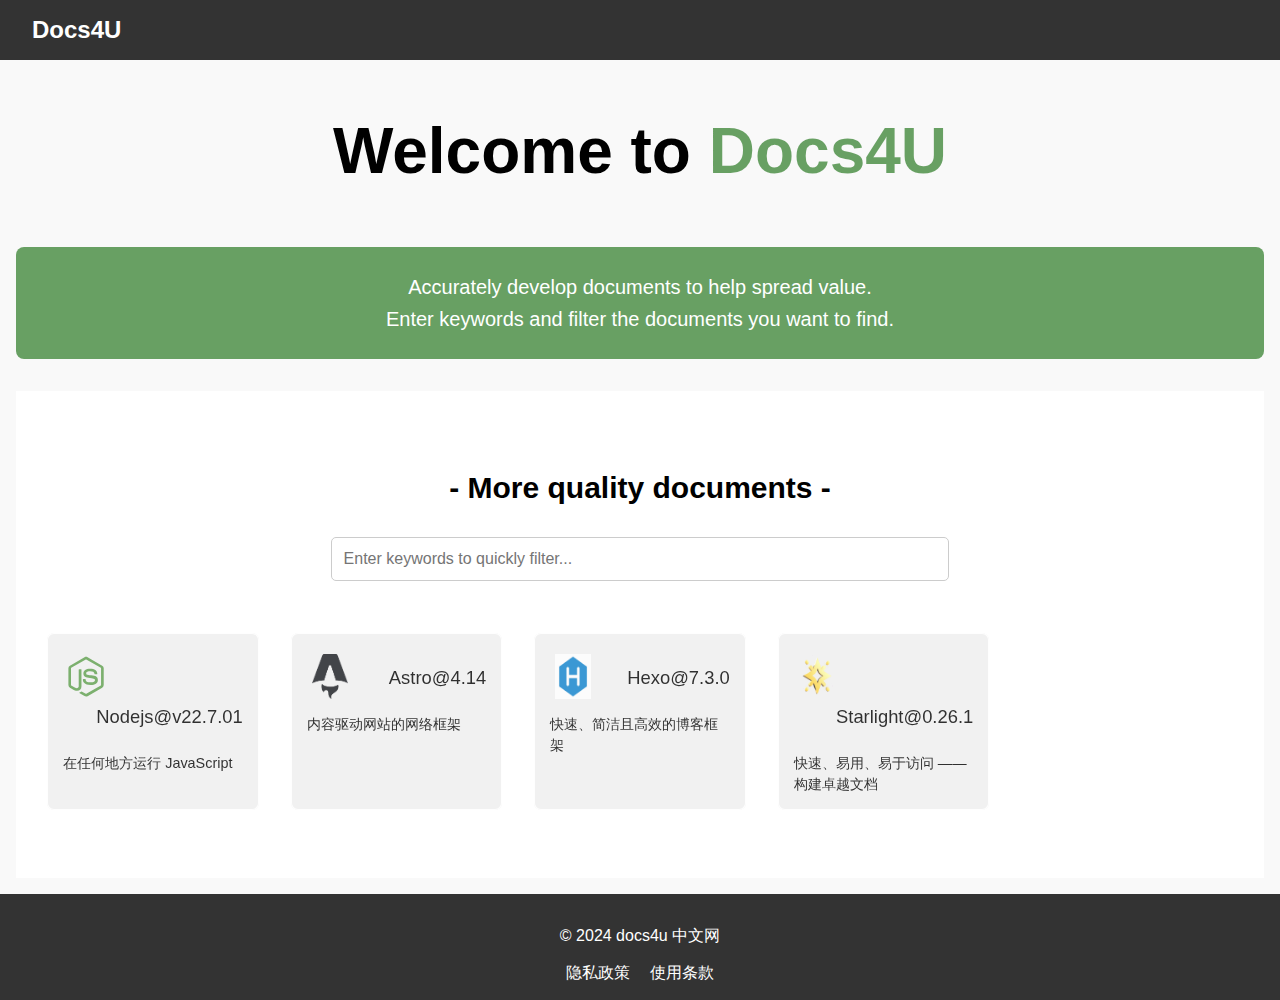
==== index.html @ f5e2ba8c "initp" ====
<!DOCTYPE html><html lang="en"> <head><meta charset="UTF-8"><meta name="description" content="Astro description"><meta name="viewport" content="width=device-width"><link rel="icon" type="image/svg+xml" href="/favicon.svg"><meta name="generator" content="Astro v4.14.5"><title>Welcome to Docs4U.</title><link rel="stylesheet" href="/styles/global.css"><!-- Google tag (gtag.js) --><script type="text/partytown" async src="https://www.googletagmanager.com/gtag/js?id=G-K7WZP83G1S"></script><script type="text/partytown">
            window.dataLayer = window.dataLayer || [];
            function gtag(){dataLayer.push(arguments);}
            gtag('js', new Date());
            gtag('config', 'G-K7WZP83G1S');
        </script><style>.link-card[data-astro-cid-dohjnao5]{list-style:none;display:flex;padding:1px;background-color:#f1f1f1;background-image:none;background-size:400%;border-radius:7px;background-position:100%;transition:background-position .1s cubic-bezier(.22,1,.36,1);box-shadow:inset 0 0 0 1px #ffffffe6}.link-card[data-astro-cid-dohjnao5] img[data-astro-cid-dohjnao5]{width:20%;height:45px;float:left;margin:5px}.link-card[data-astro-cid-dohjnao5]>a[data-astro-cid-dohjnao5]{width:100%;text-decoration:none;line-height:1.4;padding:calc(1rem - 1px);border-radius:8px;color:#000;opacity:.8}h2[data-astro-cid-dohjnao5]{margin-top:1rem;font-size:1.15rem;font-weight:400;text-align:right}h3[data-astro-cid-dohjnao5]{margin:0;font-size:1rem;text-align:right}p[data-astro-cid-dohjnao5]{margin-top:1.5rem;margin-bottom:0;font-size:.9rem;text-align:left}.link-card[data-astro-cid-dohjnao5]:is(:hover,:focus-within){background-position:0;background-color:#68a063;transform:scale(1.05)}.link-card[data-astro-cid-dohjnao5]:is(:hover,:focus-within) h2[data-astro-cid-dohjnao5]{color:#fff}.link-card[data-astro-cid-dohjnao5]:is(:hover,:focus-within) h3[data-astro-cid-dohjnao5]{color:#fff}.link-card[data-astro-cid-dohjnao5]:is(:hover,:focus-within) p[data-astro-cid-dohjnao5]{color:#fff}main[data-astro-cid-j7pv25f6]{margin:auto;padding:1rem;width:1600px;max-width:calc(100% - 2rem);color:#000;font-size:20px;line-height:1.6}.astro-a[data-astro-cid-j7pv25f6]{position:absolute;top:-32px;left:50%;transform:translate(-50%);width:220px;height:auto;z-index:-1}h1[data-astro-cid-j7pv25f6]{font-size:4rem;font-weight:700;line-height:1;text-align:center;margin-bottom:1em}.text-gradient[data-astro-cid-j7pv25f6]{background-color:#68a063;-webkit-background-clip:text;-webkit-text-fill-color:transparent;background-size:400%;background-position:0%}.instructions[data-astro-cid-j7pv25f6]{margin-bottom:2rem;color:#fff;background-color:#68a063;text-align:center;padding:1.5rem;border-radius:8px}.instructions[data-astro-cid-j7pv25f6] code[data-astro-cid-j7pv25f6]{font-size:.8em;font-weight:700;background:rgba(var(--accent-light),12%);color:rgb(var(--accent-light));border-radius:4px;padding:.3em .4em}.instructions[data-astro-cid-j7pv25f6] strong[data-astro-cid-j7pv25f6]{color:#b14b43}.link-card-grid[data-astro-cid-j7pv25f6]{display:grid;grid-template-columns:repeat(5,1fr);gap:2rem;padding:0}
</style><script>!(function(w,p,f,c){if(!window.crossOriginIsolated && !navigator.serviceWorker) return;c=w[p]=Object.assign(w[p]||{},{"lib":"/~partytown/","debug":false});c[f]=(c[f]||[]).concat(["dataLayer.push"])})(window,'partytown','forward');/* Partytown 0.10.2 - MIT builder.io */
const t={preserveBehavior:!1},e=e=>{if("string"==typeof e)return[e,t];const[n,r=t]=e;return[n,{...t,...r}]},n=Object.freeze((t=>{const e=new Set;let n=[];do{Object.getOwnPropertyNames(n).forEach((t=>{"function"==typeof n[t]&&e.add(t)}))}while((n=Object.getPrototypeOf(n))!==Object.prototype);return Array.from(e)})());!function(t,r,o,i,a,s,c,d,l,p,u=t,f){function h(){f||(f=1,"/"==(c=(s.lib||"/~partytown/")+(s.debug?"debug/":""))[0]&&(l=r.querySelectorAll('script[type="text/partytown"]'),i!=t?i.dispatchEvent(new CustomEvent("pt1",{detail:t})):(d=setTimeout(v,1e4),r.addEventListener("pt0",w),a?y(1):o.serviceWorker?o.serviceWorker.register(c+(s.swPath||"partytown-sw.js"),{scope:c}).then((function(t){t.active?y():t.installing&&t.installing.addEventListener("statechange",(function(t){"activated"==t.target.state&&y()}))}),console.error):v())))}function y(e){p=r.createElement(e?"script":"iframe"),t._pttab=Date.now(),e||(p.style.display="block",p.style.width="0",p.style.height="0",p.style.border="0",p.style.visibility="hidden",p.setAttribute("aria-hidden",!0)),p.src=c+"partytown-"+(e?"atomics.js?v=0.10.2":"sandbox-sw.html?"+t._pttab),r.querySelector(s.sandboxParent||"body").appendChild(p)}function v(n,o){for(w(),i==t&&(s.forward||[]).map((function(n){const[r]=e(n);delete t[r.split(".")[0]]})),n=0;n<l.length;n++)(o=r.createElement("script")).innerHTML=l[n].innerHTML,o.nonce=s.nonce,r.head.appendChild(o);p&&p.parentNode.removeChild(p)}function w(){clearTimeout(d)}s=t.partytown||{},i==t&&(s.forward||[]).map((function(r){const[o,{preserveBehavior:i}]=e(r);u=t,o.split(".").map((function(e,r,o){var a;u=u[o[r]]=r+1<o.length?u[o[r]]||(a=o[r+1],n.includes(a)?[]:{}):(()=>{let e=null;if(i){const{methodOrProperty:n,thisObject:r}=((t,e)=>{let n=t;for(let t=0;t<e.length-1;t+=1)n=n[e[t]];return{thisObject:n,methodOrProperty:e.length>0?n[e[e.length-1]]:void 0}})(t,o);"function"==typeof n&&(e=(...t)=>n.apply(r,...t))}return function(){let n;return e&&(n=e(arguments)),(t._ptf=t._ptf||[]).push(o,arguments),n}})()}))})),"complete"==r.readyState?h():(t.addEventListener("DOMContentLoaded",h),t.addEventListener("load",h))}(window,document,navigator,top,window.crossOriginIsolated);;(e=>{e.addEventListener("astro:before-swap",e=>{let r=document.body.querySelector("iframe[src*='/~partytown/']");e.newDocument.body.append(r)})})(document);</script></head> <body> <!-- 页眉 --> <header> <div class="container"> <a href="/" class="logo">Docs4U</a> </div> </header>  <main data-astro-cid-j7pv25f6> <h1 data-astro-cid-j7pv25f6>Welcome to <span class="text-gradient" data-astro-cid-j7pv25f6>Docs4U</span></h1> <p class="instructions" data-astro-cid-j7pv25f6>
Accurately develop documents to help spread value.<br data-astro-cid-j7pv25f6>
Enter keywords and filter the documents you want to find.
</p> <!-- 筛选功能区 --> <section class="feature-filter" data-astro-cid-j7pv25f6> <div class="container" data-astro-cid-j7pv25f6> <h2 data-astro-cid-j7pv25f6>- More quality documents -</h2> <input type="text" id="filterInput" placeholder="Enter keywords to quickly filter..." data-astro-cid-j7pv25f6> <ul role="list" id="featureList" class="link-card-grid" data-astro-cid-j7pv25f6> <li class="link-card" data-astro-cid-dohjnao5> <a href="https://nodejs.docs4u.top" data-astro-cid-dohjnao5> <img src="/asserts/nodejs.svg" alt="Nodejs" data-astro-cid-dohjnao5> <h2 data-astro-cid-dohjnao5> Nodejs@v22.7.01 </h2> <p data-astro-cid-dohjnao5> 在任何地方运行 JavaScript </p> </a> </li> <li class="link-card" data-astro-cid-dohjnao5> <a href="https://astro.docs4u.top" data-astro-cid-dohjnao5> <img src="/asserts/astro-dark.png" alt="Astro" data-astro-cid-dohjnao5> <h2 data-astro-cid-dohjnao5> Astro@4.14 </h2> <p data-astro-cid-dohjnao5> 内容驱动网站的网络框架 </p> </a> </li> <li class="link-card" data-astro-cid-dohjnao5> <a href="https://hexo.docs4u.top" data-astro-cid-dohjnao5> <img src="/asserts/hexo.png" alt="Hexo" data-astro-cid-dohjnao5> <h2 data-astro-cid-dohjnao5> Hexo@7.3.0 </h2> <p data-astro-cid-dohjnao5> 快速、简洁且高效的博客框架 </p> </a> </li> <li class="link-card" data-astro-cid-dohjnao5> <a href="https://starlight.docs4u.top" data-astro-cid-dohjnao5> <img src="/asserts/starlight.webp" alt="Starlight" data-astro-cid-dohjnao5> <h2 data-astro-cid-dohjnao5> Starlight@0.26.1 </h2> <p data-astro-cid-dohjnao5> 快速、易用、易于访问 —— 构建卓越文档 </p> </a> </li>  </ul> </div> </section> </main>  <script type="module" src="/scripts/filter.js"></script>  <!-- 页脚 --> <footer> <div class="container"> <p>&copy; 2024 docs4u 中文网</p> <nav> <a href="#">隐私政策</a> <a href="#">使用条款</a> </nav> </div> </footer> </body></html>
---- styles/global.css ----
:root {
    --accent: 136, 58, 234;
    --accent-light: 224, 204, 250;
    --accent-dark: 49, 10, 101;
    --accent-gradient: linear-gradient(
            45deg,
            rgb(var(--accent)),
            rgb(var(--accent-light)) 30%,
            white 60%
    );
}
html {
    font-family: system-ui, sans-serif;
    background: #f9f9f9;
}
code {
    font-family:
            Menlo,
            Monaco,
            Lucida Console,
            Liberation Mono,
            DejaVu Sans Mono,
            Bitstream Vera Sans Mono,
            Courier New,
            monospace;
}

/* 全局样式 */
body {
    margin: 0;
    font-family: Arial, sans-serif;
    background-color: #f9f9f9;
    color: #333;
}

/* 容器样式 */
.container {
    width: 95%;
    max-width: 1600px;
    margin: 0 auto;
}

/* 页眉样式 */
header {
    background-color: #333;
    color: white;
    padding: 1rem 0;
}

header .logo {
    font-size: 1.5rem;
    font-weight: bold;
    text-decoration: none;
    color: white;
}

header nav {
    float: right;
}

header nav a {
    margin-left: 1rem;
    text-decoration: none;
    color: white;
}

header nav a:hover {
    text-decoration: underline;
}

/* Hero 区域样式 */
.hero {
    background-color: #68a063;
    color: white;
    padding: 3rem 0;
    text-align: center;
}

.hero h1 {
    font-size: 2.5rem;
    margin-bottom: 1rem;
}

.hero p {
    font-size: 1.25rem;
    margin-bottom: 2rem;
}

.hero-buttons .btn {
    margin-right: 1rem;
    padding: 0.75rem 1.5rem;
    font-size: 1rem;
    text-decoration: none;
    color: white;
    border-radius: 5px;
}

.btn-primary {
    background-color: #333;
}

.btn-primary:hover {
    background-color: #555;
}

/* 筛选功能区 */
.feature-filter {
    background-color: white;
    padding: 3rem 0;
    text-align: center;
}

.feature-filter input {
    width: 50%;
    padding: 0.75rem;
    margin-bottom: 2rem;
    border: 1px solid #ccc;
    border-radius: 5px;
    font-size: 1rem;
}

/* grid 样式，固定列数 */
.grid {
    display: grid;
    grid-template-columns: repeat(5, 1fr);  /* 固定为 3 列 */
    gap: 2rem;
}

.feature {
    background-color: #f4f4f4;
    padding: 1.5rem;
    border-radius: 5px;
    text-align: center;
    display: block; /* 确保元素在初始状态下为 block */
}

.feature h3 {
    margin-bottom: 1rem;
    font-size: 1.5rem;
}

.feature p {
    font-size: 1rem;
}

/* 学习资源区域样式 */
.learn-more {
    background-color: #fafafa;
    padding: 3rem 0;
}

.learn-more h2 {
    text-align: center;
    margin-bottom: 2rem;
    font-size: 2rem;
}

.learn-more .resource {
    background-color: #f4f4f4;
    padding: 1.5rem;
    border-radius: 5px;
    text-align: center;
}

.learn-more .resource h3 {
    margin-bottom: 1rem;
    font-size: 1.5rem;
}

.learn-more .resource p {
    font-size: 1rem;
}

/* 页脚样式 */
footer {
    background-color: #333;
    color: white;
    padding: 1rem 0;
    text-align: center;
}

footer nav {
    margin-top: 1rem;
}

footer nav a {
    color: white;
    margin: 0 0.5rem;
    text-decoration: none;
}

footer nav a:hover {
    text-decoration: underline;
}
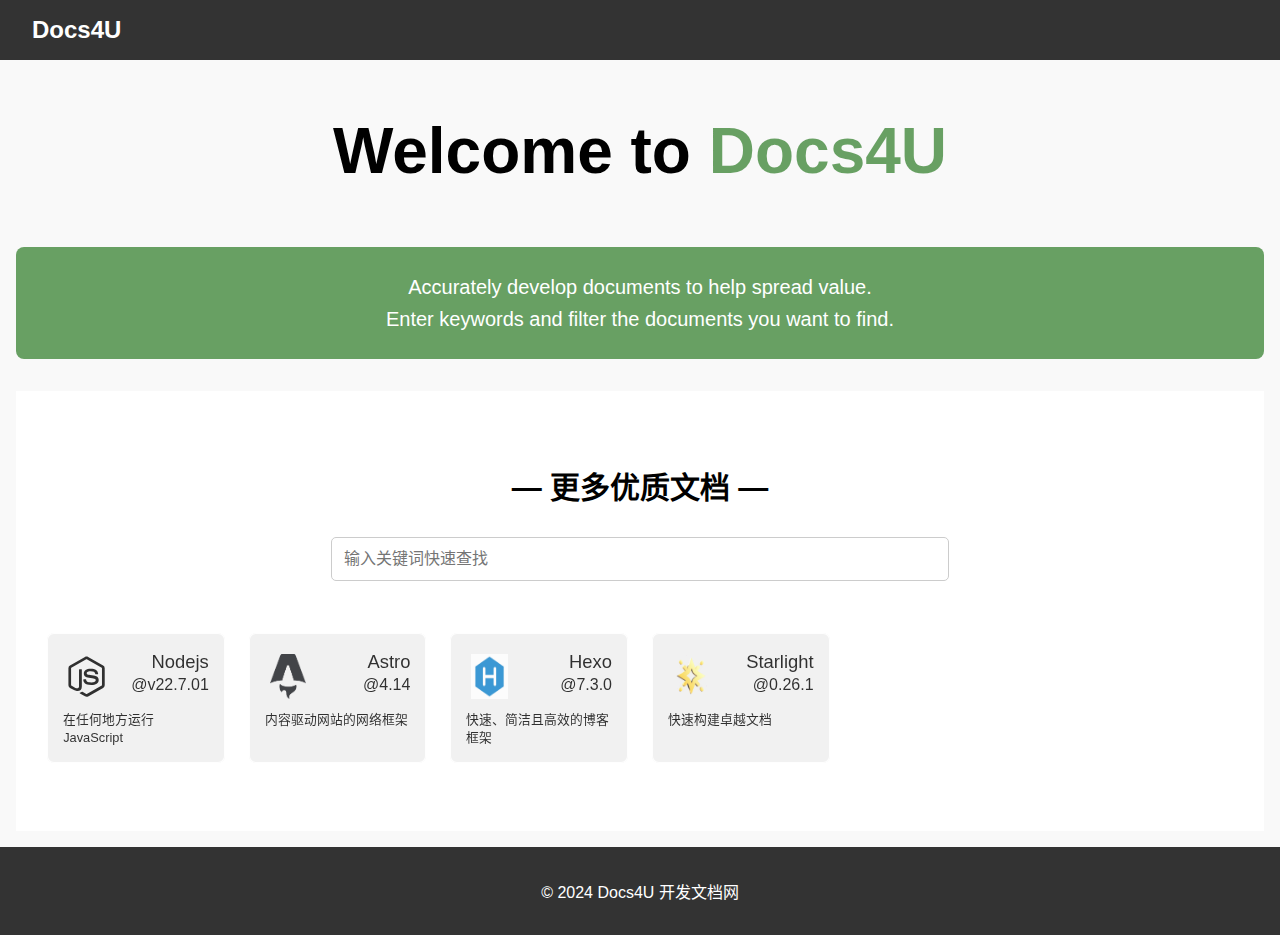
==== commit 08921a46: "baidu tj" ====
--- a/index.html
+++ b/index.html
@@ -1,11 +1,13 @@
-<!DOCTYPE html><html lang="en"> <head><meta charset="UTF-8"><meta name="description" content="Astro description"><meta name="viewport" content="width=device-width"><link rel="icon" type="image/svg+xml" href="/favicon.svg"><meta name="generator" content="Astro v4.14.5"><title>Welcome to Docs4U.</title><link rel="stylesheet" href="/styles/global.css"><!-- Google tag (gtag.js) --><script type="text/partytown" async src="https://www.googletagmanager.com/gtag/js?id=G-K7WZP83G1S"></script><script type="text/partytown">
+<!DOCTYPE html><html lang="zh-CN"> <head><meta charset="UTF-8"><meta name="description" content="Docs4U 中文网; program developer document; Document for npm, TypeScript, Tailwind, NestJS, Mermaid, Yarn, Playwright, React, Next.js, ESLint, Axios, Puppeteer, UnoCSS, Electron, Ionic, pnpm, Babel, SheetJS, Expo, VueUse, superagent, JsonWebToken, winston, MySQL2, Marked, Zod, Postgres, QRCode, Faker, Redis, Bootstrap, ReactNative, CreateReactApp, Svelte, Express, Chart.js, Strapi, Socket.IO, Redux, Docusaurus, Prettier, Moment.js, Day.js, Astro, Jest, Parcel, PixiJS, google/zx, ReactHookForm, StyledComponents, Hexo, Prisma, Preact, Lerna, Koa, tRPC, TypeORM, Formik, Gulp, Fastify, SWC, RxJS, SWR, FloatingUI, Sequelize, Sharp, PostCSS, Cheerio, Async, MobX, Mongoose, XState, Commander.js, Modernizr, Rollup, ReactNavigation, ReactRedux, Mocha, Flow, Chalk, Pug, jsdom, GraphQL, Inquirer.js, Knex.js, dotenv, Handlebars, MDX, Less.js, AssemblyScript, MSW, Luxon, TypescriptEslint, Sass, JSDoc, Pino, Ajv, Biome, Stylus, Stylelint, Terser, Glob, MikroORM, VueTestUtils;"><meta name="viewport" content="width=device-width"><link rel="icon" type="image/svg+xml" href="/favicon.png"><title>Docs4U 开发文档网</title><link rel="stylesheet" href="/styles/global.css"><!-- Google tag (gtag.js) --><script type="text/partytown" async src="https://www.googletagmanager.com/gtag/js?id=G-K7WZP83G1S"></script><script type="text/partytown">
             window.dataLayer = window.dataLayer || [];
             function gtag(){dataLayer.push(arguments);}
             gtag('js', new Date());
             gtag('config', 'G-K7WZP83G1S');
-        </script><style>.link-card[data-astro-cid-dohjnao5]{list-style:none;display:flex;padding:1px;background-color:#f1f1f1;background-image:none;background-size:400%;border-radius:7px;background-position:100%;transition:background-position .1s cubic-bezier(.22,1,.36,1);box-shadow:inset 0 0 0 1px #ffffffe6}.link-card[data-astro-cid-dohjnao5] img[data-astro-cid-dohjnao5]{width:20%;height:45px;float:left;margin:5px}.link-card[data-astro-cid-dohjnao5]>a[data-astro-cid-dohjnao5]{width:100%;text-decoration:none;line-height:1.4;padding:calc(1rem - 1px);border-radius:8px;color:#000;opacity:.8}h2[data-astro-cid-dohjnao5]{margin-top:1rem;font-size:1.15rem;font-weight:400;text-align:right}h3[data-astro-cid-dohjnao5]{margin:0;font-size:1rem;text-align:right}p[data-astro-cid-dohjnao5]{margin-top:1.5rem;margin-bottom:0;font-size:.9rem;text-align:left}.link-card[data-astro-cid-dohjnao5]:is(:hover,:focus-within){background-position:0;background-color:#68a063;transform:scale(1.05)}.link-card[data-astro-cid-dohjnao5]:is(:hover,:focus-within) h2[data-astro-cid-dohjnao5]{color:#fff}.link-card[data-astro-cid-dohjnao5]:is(:hover,:focus-within) h3[data-astro-cid-dohjnao5]{color:#fff}.link-card[data-astro-cid-dohjnao5]:is(:hover,:focus-within) p[data-astro-cid-dohjnao5]{color:#fff}main[data-astro-cid-j7pv25f6]{margin:auto;padding:1rem;width:1600px;max-width:calc(100% - 2rem);color:#000;font-size:20px;line-height:1.6}.astro-a[data-astro-cid-j7pv25f6]{position:absolute;top:-32px;left:50%;transform:translate(-50%);width:220px;height:auto;z-index:-1}h1[data-astro-cid-j7pv25f6]{font-size:4rem;font-weight:700;line-height:1;text-align:center;margin-bottom:1em}.text-gradient[data-astro-cid-j7pv25f6]{background-color:#68a063;-webkit-background-clip:text;-webkit-text-fill-color:transparent;background-size:400%;background-position:0%}.instructions[data-astro-cid-j7pv25f6]{margin-bottom:2rem;color:#fff;background-color:#68a063;text-align:center;padding:1.5rem;border-radius:8px}.instructions[data-astro-cid-j7pv25f6] code[data-astro-cid-j7pv25f6]{font-size:.8em;font-weight:700;background:rgba(var(--accent-light),12%);color:rgb(var(--accent-light));border-radius:4px;padding:.3em .4em}.instructions[data-astro-cid-j7pv25f6] strong[data-astro-cid-j7pv25f6]{color:#b14b43}.link-card-grid[data-astro-cid-j7pv25f6]{display:grid;grid-template-columns:repeat(5,1fr);gap:2rem;padding:0}
-</style><script>!(function(w,p,f,c){if(!window.crossOriginIsolated && !navigator.serviceWorker) return;c=w[p]=Object.assign(w[p]||{},{"lib":"/~partytown/","debug":false});c[f]=(c[f]||[]).concat(["dataLayer.push"])})(window,'partytown','forward');/* Partytown 0.10.2 - MIT builder.io */
-const t={preserveBehavior:!1},e=e=>{if("string"==typeof e)return[e,t];const[n,r=t]=e;return[n,{...t,...r}]},n=Object.freeze((t=>{const e=new Set;let n=[];do{Object.getOwnPropertyNames(n).forEach((t=>{"function"==typeof n[t]&&e.add(t)}))}while((n=Object.getPrototypeOf(n))!==Object.prototype);return Array.from(e)})());!function(t,r,o,i,a,s,c,d,l,p,u=t,f){function h(){f||(f=1,"/"==(c=(s.lib||"/~partytown/")+(s.debug?"debug/":""))[0]&&(l=r.querySelectorAll('script[type="text/partytown"]'),i!=t?i.dispatchEvent(new CustomEvent("pt1",{detail:t})):(d=setTimeout(v,1e4),r.addEventListener("pt0",w),a?y(1):o.serviceWorker?o.serviceWorker.register(c+(s.swPath||"partytown-sw.js"),{scope:c}).then((function(t){t.active?y():t.installing&&t.installing.addEventListener("statechange",(function(t){"activated"==t.target.state&&y()}))}),console.error):v())))}function y(e){p=r.createElement(e?"script":"iframe"),t._pttab=Date.now(),e||(p.style.display="block",p.style.width="0",p.style.height="0",p.style.border="0",p.style.visibility="hidden",p.setAttribute("aria-hidden",!0)),p.src=c+"partytown-"+(e?"atomics.js?v=0.10.2":"sandbox-sw.html?"+t._pttab),r.querySelector(s.sandboxParent||"body").appendChild(p)}function v(n,o){for(w(),i==t&&(s.forward||[]).map((function(n){const[r]=e(n);delete t[r.split(".")[0]]})),n=0;n<l.length;n++)(o=r.createElement("script")).innerHTML=l[n].innerHTML,o.nonce=s.nonce,r.head.appendChild(o);p&&p.parentNode.removeChild(p)}function w(){clearTimeout(d)}s=t.partytown||{},i==t&&(s.forward||[]).map((function(r){const[o,{preserveBehavior:i}]=e(r);u=t,o.split(".").map((function(e,r,o){var a;u=u[o[r]]=r+1<o.length?u[o[r]]||(a=o[r+1],n.includes(a)?[]:{}):(()=>{let e=null;if(i){const{methodOrProperty:n,thisObject:r}=((t,e)=>{let n=t;for(let t=0;t<e.length-1;t+=1)n=n[e[t]];return{thisObject:n,methodOrProperty:e.length>0?n[e[e.length-1]]:void 0}})(t,o);"function"==typeof n&&(e=(...t)=>n.apply(r,...t))}return function(){let n;return e&&(n=e(arguments)),(t._ptf=t._ptf||[]).push(o,arguments),n}})()}))})),"complete"==r.readyState?h():(t.addEventListener("DOMContentLoaded",h),t.addEventListener("load",h))}(window,document,navigator,top,window.crossOriginIsolated);;(e=>{e.addEventListener("astro:before-swap",e=>{let r=document.body.querySelector("iframe[src*='/~partytown/']");e.newDocument.body.append(r)})})(document);</script></head> <body> <!-- 页眉 --> <header> <div class="container"> <a href="/" class="logo">Docs4U</a> </div> </header>  <main data-astro-cid-j7pv25f6> <h1 data-astro-cid-j7pv25f6>Welcome to <span class="text-gradient" data-astro-cid-j7pv25f6>Docs4U</span></h1> <p class="instructions" data-astro-cid-j7pv25f6>
+        </script><style>.link-card[data-astro-cid-dohjnao5]{list-style:none;display:flex;padding:1px;background-color:#f1f1f1;background-image:none;background-size:400%;border-radius:7px;background-position:100%;transition:background-position .1s cubic-bezier(.22,1,.36,1);box-shadow:inset 0 0 0 1px #ffffffe6}.link-card[data-astro-cid-dohjnao5] img[data-astro-cid-dohjnao5]{width:25%;height:45px;float:left;margin:5px}.link-card[data-astro-cid-dohjnao5]>a[data-astro-cid-dohjnao5]{width:100%;text-decoration:none;line-height:1.4;padding:calc(1rem - 1px);border-radius:8px;color:#000;opacity:.8}h2[data-astro-cid-dohjnao5]{margin-top:0rem;margin-bottom:0rem;font-size:1.15rem;font-weight:400;text-align:right}h3[data-astro-cid-dohjnao5]{margin-top:0rem;margin-bottom:0rem;font-size:1rem;font-weight:400;text-align:right}p[data-astro-cid-dohjnao5]{margin-top:.9rem;margin-bottom:0;font-size:.8rem;text-align:left}.link-card[data-astro-cid-dohjnao5]:is(:hover,:focus-within){background-position:0;background-color:#68a063;transform:scale(1.05)}.link-card[data-astro-cid-dohjnao5]:is(:hover,:focus-within) h2[data-astro-cid-dohjnao5]{color:#fff}.link-card[data-astro-cid-dohjnao5]:is(:hover,:focus-within) h3[data-astro-cid-dohjnao5]{color:#fff}.link-card[data-astro-cid-dohjnao5]:is(:hover,:focus-within) p[data-astro-cid-dohjnao5]{color:#fff}main[data-astro-cid-j7pv25f6]{margin:auto;padding:1rem;width:1600px;max-width:calc(100% - 2rem);color:#000;font-size:20px;line-height:1.6}.astro-a[data-astro-cid-j7pv25f6]{position:absolute;top:-32px;left:50%;transform:translate(-50%);width:220px;height:auto;z-index:-1}h1[data-astro-cid-j7pv25f6]{font-size:4rem;font-weight:700;line-height:1;text-align:center;margin-bottom:1em}.text-gradient[data-astro-cid-j7pv25f6]{background-color:#68a063;-webkit-background-clip:text;-webkit-text-fill-color:transparent;background-size:400%;background-position:0%}.instructions[data-astro-cid-j7pv25f6]{margin-bottom:2rem;color:#fff;background-color:#68a063;text-align:center;padding:1.5rem;border-radius:8px}.instructions[data-astro-cid-j7pv25f6] code[data-astro-cid-j7pv25f6]{font-size:.8em;font-weight:700;background:rgba(var(--accent-light),12%);color:rgb(var(--accent-light));border-radius:4px;padding:.3em .4em}.instructions[data-astro-cid-j7pv25f6] strong[data-astro-cid-j7pv25f6]{color:#b14b43}.link-card-grid[data-astro-cid-j7pv25f6]{display:grid;//grid-template-columns: repeat(auto-fit,minmax(12ch,1fr));grid-template-columns:repeat(6,1fr);gap:1.5rem;padding:0}
+</style><script type="module">(function(){var e=document.createElement("script");e.src="https://hm.baidu.com/hm.js?159dbb8607ad373de362f0f569ffd7b0";var t=document.getElementsByTagName("script")[0];t.parentNode.insertBefore(e,t)})();
+</script>
+<script>!(function(w,p,f,c){if(!window.crossOriginIsolated && !navigator.serviceWorker) return;c=w[p]=Object.assign(w[p]||{},{"lib":"/partytown/","debug":false});c[f]=(c[f]||[]).concat(["dataLayer.push"])})(window,'partytown','forward');/* Partytown 0.10.2 - MIT builder.io */
+const t={preserveBehavior:!1},e=e=>{if("string"==typeof e)return[e,t];const[n,r=t]=e;return[n,{...t,...r}]},n=Object.freeze((t=>{const e=new Set;let n=[];do{Object.getOwnPropertyNames(n).forEach((t=>{"function"==typeof n[t]&&e.add(t)}))}while((n=Object.getPrototypeOf(n))!==Object.prototype);return Array.from(e)})());!function(t,r,o,i,a,s,c,d,l,p,u=t,f){function h(){f||(f=1,"/"==(c=(s.lib||"/~partytown/")+(s.debug?"debug/":""))[0]&&(l=r.querySelectorAll('script[type="text/partytown"]'),i!=t?i.dispatchEvent(new CustomEvent("pt1",{detail:t})):(d=setTimeout(v,1e4),r.addEventListener("pt0",w),a?y(1):o.serviceWorker?o.serviceWorker.register(c+(s.swPath||"partytown-sw.js"),{scope:c}).then((function(t){t.active?y():t.installing&&t.installing.addEventListener("statechange",(function(t){"activated"==t.target.state&&y()}))}),console.error):v())))}function y(e){p=r.createElement(e?"script":"iframe"),t._pttab=Date.now(),e||(p.style.display="block",p.style.width="0",p.style.height="0",p.style.border="0",p.style.visibility="hidden",p.setAttribute("aria-hidden",!0)),p.src=c+"partytown-"+(e?"atomics.js?v=0.10.2":"sandbox-sw.html?"+t._pttab),r.querySelector(s.sandboxParent||"body").appendChild(p)}function v(n,o){for(w(),i==t&&(s.forward||[]).map((function(n){const[r]=e(n);delete t[r.split(".")[0]]})),n=0;n<l.length;n++)(o=r.createElement("script")).innerHTML=l[n].innerHTML,o.nonce=s.nonce,r.head.appendChild(o);p&&p.parentNode.removeChild(p)}function w(){clearTimeout(d)}s=t.partytown||{},i==t&&(s.forward||[]).map((function(r){const[o,{preserveBehavior:i}]=e(r);u=t,o.split(".").map((function(e,r,o){var a;u=u[o[r]]=r+1<o.length?u[o[r]]||(a=o[r+1],n.includes(a)?[]:{}):(()=>{let e=null;if(i){const{methodOrProperty:n,thisObject:r}=((t,e)=>{let n=t;for(let t=0;t<e.length-1;t+=1)n=n[e[t]];return{thisObject:n,methodOrProperty:e.length>0?n[e[e.length-1]]:void 0}})(t,o);"function"==typeof n&&(e=(...t)=>n.apply(r,...t))}return function(){let n;return e&&(n=e(arguments)),(t._ptf=t._ptf||[]).push(o,arguments),n}})()}))})),"complete"==r.readyState?h():(t.addEventListener("DOMContentLoaded",h),t.addEventListener("load",h))}(window,document,navigator,top,window.crossOriginIsolated);;(e=>{e.addEventListener("astro:before-swap",e=>{let r=document.body.querySelector("iframe[src*='/~partytown/']");e.newDocument.body.append(r)})})(document);</script></head> <body> <!-- 页眉 --> <header> <div class="container"> <a href="/" class="logo">Docs4U</a> </div> </header> <content>  <main data-astro-cid-j7pv25f6> <h1 data-astro-cid-j7pv25f6>Welcome to <span class="text-gradient" data-astro-cid-j7pv25f6>Docs4U</span></h1> <p class="instructions" display="block" data-astro-cid-j7pv25f6>
 Accurately develop documents to help spread value.<br data-astro-cid-j7pv25f6>
 Enter keywords and filter the documents you want to find.
-</p> <!-- 筛选功能区 --> <section class="feature-filter" data-astro-cid-j7pv25f6> <div class="container" data-astro-cid-j7pv25f6> <h2 data-astro-cid-j7pv25f6>- More quality documents -</h2> <input type="text" id="filterInput" placeholder="Enter keywords to quickly filter..." data-astro-cid-j7pv25f6> <ul role="list" id="featureList" class="link-card-grid" data-astro-cid-j7pv25f6> <li class="link-card" data-astro-cid-dohjnao5> <a href="https://nodejs.docs4u.top" data-astro-cid-dohjnao5> <img src="/asserts/nodejs.svg" alt="Nodejs" data-astro-cid-dohjnao5> <h2 data-astro-cid-dohjnao5> Nodejs@v22.7.01 </h2> <p data-astro-cid-dohjnao5> 在任何地方运行 JavaScript </p> </a> </li> <li class="link-card" data-astro-cid-dohjnao5> <a href="https://astro.docs4u.top" data-astro-cid-dohjnao5> <img src="/asserts/astro-dark.png" alt="Astro" data-astro-cid-dohjnao5> <h2 data-astro-cid-dohjnao5> Astro@4.14 </h2> <p data-astro-cid-dohjnao5> 内容驱动网站的网络框架 </p> </a> </li> <li class="link-card" data-astro-cid-dohjnao5> <a href="https://hexo.docs4u.top" data-astro-cid-dohjnao5> <img src="/asserts/hexo.png" alt="Hexo" data-astro-cid-dohjnao5> <h2 data-astro-cid-dohjnao5> Hexo@7.3.0 </h2> <p data-astro-cid-dohjnao5> 快速、简洁且高效的博客框架 </p> </a> </li> <li class="link-card" data-astro-cid-dohjnao5> <a href="https://starlight.docs4u.top" data-astro-cid-dohjnao5> <img src="/asserts/starlight.webp" alt="Starlight" data-astro-cid-dohjnao5> <h2 data-astro-cid-dohjnao5> Starlight@0.26.1 </h2> <p data-astro-cid-dohjnao5> 快速、易用、易于访问 —— 构建卓越文档 </p> </a> </li>  </ul> </div> </section> </main>  <script type="module" src="/scripts/filter.js"></script>  <!-- 页脚 --> <footer> <div class="container"> <p>&copy; 2024 docs4u 中文网</p> <nav> <a href="#">隐私政策</a> <a href="#">使用条款</a> </nav> </div> </footer> </body></html> +</p> <!-- 筛选功能区 --> <section class="feature-filter" data-astro-cid-j7pv25f6> <div class="container" data-astro-cid-j7pv25f6> <h2 data-astro-cid-j7pv25f6>— 更多优质文档 —</h2> <input type="text" id="filterInput" placeholder="输入关键词快速查找" data-astro-cid-j7pv25f6> <ul role="list" id="featureList" class="link-card-grid" data-astro-cid-j7pv25f6> <li class="link-card" data-astro-cid-dohjnao5> <a href="https://docs4u.top/nodejs/" data-astro-cid-dohjnao5> <img src="/assets/nodejs.svg" alt="Nodejs" data-astro-cid-dohjnao5> <h2 data-astro-cid-dohjnao5> Nodejs </h2> <h3 data-astro-cid-dohjnao5> @v22.7.01 </h3> <p data-astro-cid-dohjnao5> 在任何地方运行 JavaScript </p> </a> </li> <li class="link-card" data-astro-cid-dohjnao5> <a href="https://docs4u.top/astro/" data-astro-cid-dohjnao5> <img src="/assets/astro.png" alt="Astro" data-astro-cid-dohjnao5> <h2 data-astro-cid-dohjnao5> Astro </h2> <h3 data-astro-cid-dohjnao5> @4.14 </h3> <p data-astro-cid-dohjnao5> 内容驱动网站的网络框架 </p> </a> </li> <li class="link-card" data-astro-cid-dohjnao5> <a href="https://docs4u.top/hexo/" data-astro-cid-dohjnao5> <img src="/assets/hexo.png" alt="Hexo" data-astro-cid-dohjnao5> <h2 data-astro-cid-dohjnao5> Hexo </h2> <h3 data-astro-cid-dohjnao5> @7.3.0 </h3> <p data-astro-cid-dohjnao5> 快速、简洁且高效的博客框架 </p> </a> </li> <li class="link-card" data-astro-cid-dohjnao5> <a href="https://docs4u.top/starlight/" data-astro-cid-dohjnao5> <img src="/assets/starlight.webp" alt="Starlight" data-astro-cid-dohjnao5> <h2 data-astro-cid-dohjnao5> Starlight </h2> <h3 data-astro-cid-dohjnao5> @0.26.1 </h3> <p data-astro-cid-dohjnao5> 快速构建卓越文档 </p> </a> </li>  </ul> </div> </section> </main>  <script type="module" src="/scripts/filter.js"></script>  </content> <!-- 页脚 --> <footer> <div class="container"> <p>&copy; 2024 Docs4U 开发文档网</p>  </div> </footer> </body></html> --- a/styles/global.css
+++ b/styles/global.css
@@ -31,6 +31,9 @@
     font-family: Arial, sans-serif;
     background-color: #f9f9f9;
     color: #333;
+    display: flex;
+    flex-direction: column;
+    min-height: 100vh; /* 至少和视口一样高 */
 }
 
 /* 容器样式 */
@@ -68,6 +71,10 @@
     text-decoration: underline;
 }
 
+content {
+    flex: 1; /* 填充剩余空间 */
+}
+
 /* Hero 区域样式 */
 .hero {
     background-color: #68a063;
@@ -177,6 +184,7 @@
     color: white;
     padding: 1rem 0;
     text-align: center;
+    flex-shrink: 0; /* 不缩放 */
 }
 
 footer nav {
